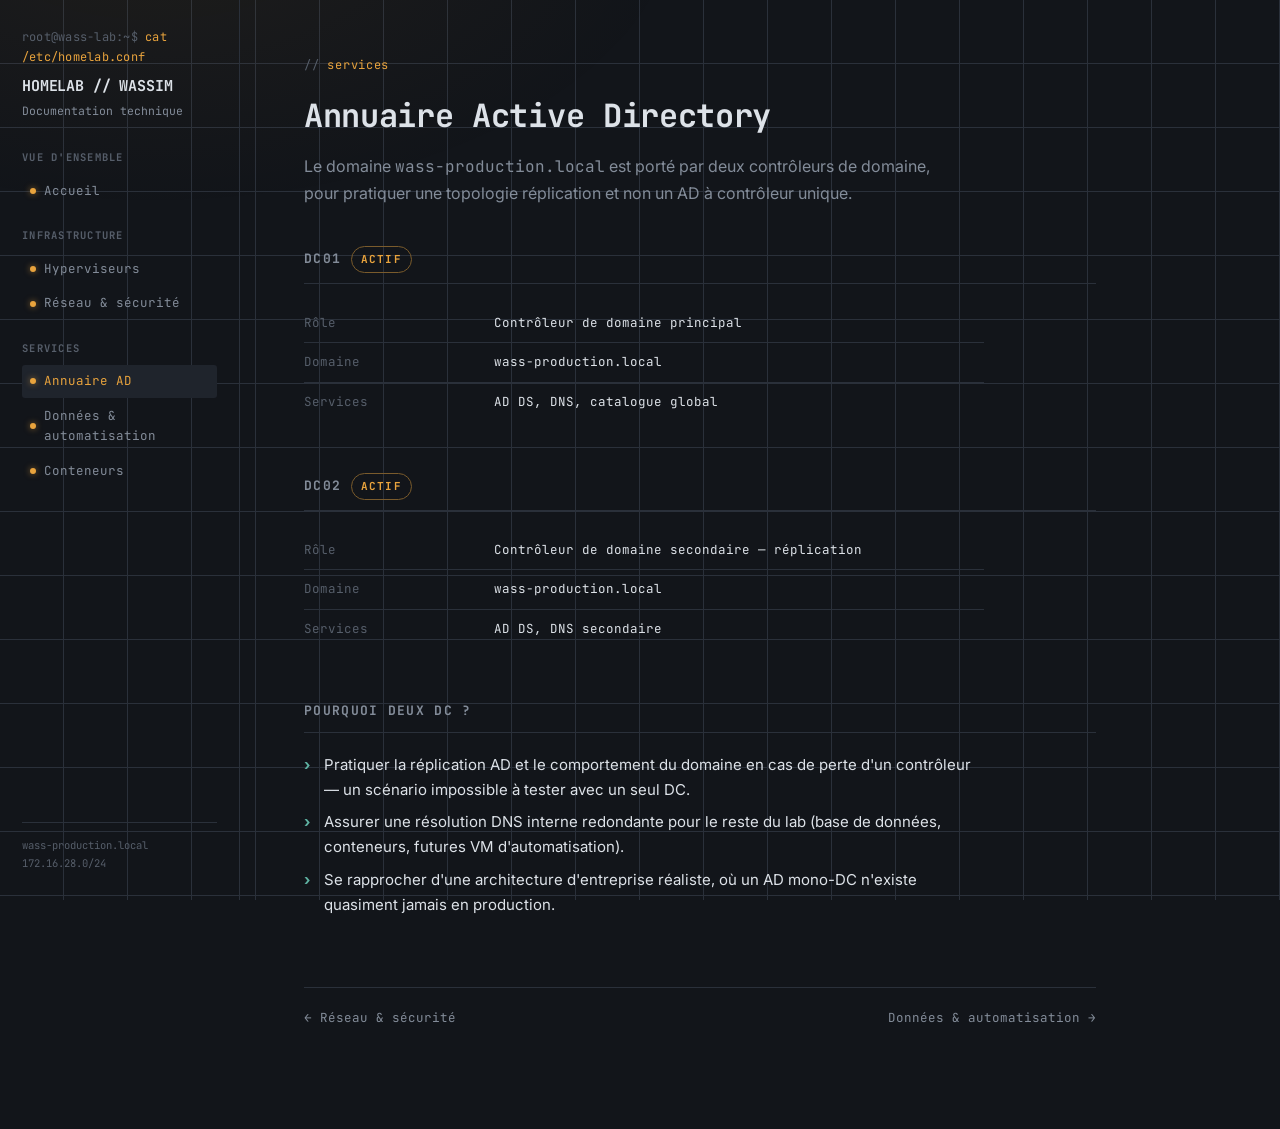
==== annuaire.html @ 3e5ce0c2 "Add files via upload" ====
<!DOCTYPE html>
<html lang="fr">
<head>
<meta charset="UTF-8">
<meta name="viewport" content="width=device-width, initial-scale=1.0">
<title>Annuaire AD — Homelab Wassim</title>
<link rel="stylesheet" href="style.css">
</head>
<body>
<div class="layout">

  <aside class="sidebar">
    <div class="brand">
      <div class="prompt">cat /etc/homelab.conf</div>
      <h1>HOMELAB // WASSIM</h1>
      <div class="sub">Documentation technique</div>
    </div>
    <nav class="nav-groups">
      <div class="nav-group">
        <h2>Vue d'ensemble</h2>
        <ul><li><a href="index.html"><span class="dot up"></span>Accueil</a></li></ul>
      </div>
      <div class="nav-group">
        <h2>Infrastructure</h2>
        <ul>
          <li><a href="infrastructure.html"><span class="dot up"></span>Hyperviseurs</a></li>
          <li><a href="reseau-securite.html"><span class="dot up"></span>Réseau &amp; sécurité</a></li>
        </ul>
      </div>
      <div class="nav-group">
        <h2>Services</h2>
        <ul>
          <li><a href="annuaire.html" class="active"><span class="dot up"></span>Annuaire AD</a></li>
          <li><a href="donnees-automatisation.html"><span class="dot up"></span>Données &amp; automatisation</a></li>
          <li><a href="conteneurs.html"><span class="dot up"></span>Conteneurs</a></li>
        </ul>
      </div>
    </nav>
    <div class="sidebar-foot">wass-production.local<br>172.16.28.0/24</div>
  </aside>

  <main>
    <p class="eyebrow">services</p>
    <h1 class="page-title">Annuaire Active Directory</h1>
    <p class="lede">Le domaine <code>wass-production.local</code> est porté par deux contrôleurs
      de domaine, pour pratiquer une topologie réplication et non un AD à contrôleur unique.</p>

    <h2 class="section">DC01 <span class="badge up">actif</span></h2>
    <table class="spec">
      <tr><th>Rôle</th><td>Contrôleur de domaine principal</td></tr>
      <tr><th>Domaine</th><td>wass-production.local</td></tr>
      <tr><th>Services</th><td>AD DS, DNS, catalogue global</td></tr>
    </table>

    <h2 class="section">DC02 <span class="badge up">actif</span></h2>
    <table class="spec">
      <tr><th>Rôle</th><td>Contrôleur de domaine secondaire — réplication</td></tr>
      <tr><th>Domaine</th><td>wass-production.local</td></tr>
      <tr><th>Services</th><td>AD DS, DNS secondaire</td></tr>
    </table>

    <h2 class="section">Pourquoi deux DC ?</h2>
    <ul class="list-marked">
      <li>Pratiquer la réplication AD et le comportement du domaine en cas de perte d'un
        contrôleur — un scénario impossible à tester avec un seul DC.</li>
      <li>Assurer une résolution DNS interne redondante pour le reste du lab (base de données,
        conteneurs, futures VM d'automatisation).</li>
      <li>Se rapprocher d'une architecture d'entreprise réaliste, où un AD mono-DC n'existe
        quasiment jamais en production.</li>
    </ul>

    <div class="page-nav">
      <a href="reseau-securite.html">← Réseau &amp; sécurité</a>
      <a href="donnees-automatisation.html">Données &amp; automatisation →</a>
    </div>
  </main>
</div>
</body>
</html>
---- style.css ----
/* ==========================================================================
   HOMELAB WASSIM — documentation technique
   Design : console minimaliste. Une seule couleur d'accent active (ambre),
   une couleur de liaison réseau (sarcelle). Rien d'autre ne doit attirer l'œil.
   ========================================================================== */

@import url('https://fonts.googleapis.com/css2?family=JetBrains+Mono:wght@400;500;700&family=Inter:wght@400;500&display=swap');

:root{
  --bg:        #12151a;
  --bg-panel:  #191d24;
  --bg-panel-2:#1f242c;
  --border:    #2a303a;
  --text:      #dde2e8;
  --text-dim:  #838c99;
  --text-faint:#565e6a;
  --accent:    #e8a33d;   /* ambre — statut actif / éléments allumés */
  --accent-dim:#7a5b2c;
  --teal:      #5fb3a3;   /* sarcelle — liaisons réseau / liens */
  --teal-dim:  #365049;

  --mono: 'JetBrains Mono', ui-monospace, 'SF Mono', Consolas, monospace;
  --sans: 'Inter', ui-sans-serif, system-ui, -apple-system, sans-serif;
}

*{ box-sizing:border-box; margin:0; padding:0; }

html{ scroll-behavior:smooth; }

body{
  background:var(--bg);
  color:var(--text);
  font-family:var(--sans);
  font-size:15px;
  line-height:1.65;
  -webkit-font-smoothing:antialiased;
}

/* subtle grid texture on the background, very low contrast */
body{
  background-image:
    linear-gradient(var(--border) 1px, transparent 1px),
    linear-gradient(90deg, var(--border) 1px, transparent 1px);
  background-size:64px 64px;
  background-position:-1px -1px;
  background-attachment:fixed;
  background-color:var(--bg);
}
body::before{
  content:"";
  position:fixed; inset:0;
  background:radial-gradient(ellipse 900px 500px at 12% -10%, rgba(232,163,61,0.06), transparent 60%);
  pointer-events:none;
  z-index:0;
}

a{ color:var(--teal); text-decoration:none; }
a:hover{ text-decoration:underline; }
a:focus-visible, button:focus-visible, [tabindex]:focus-visible{
  outline:2px solid var(--accent);
  outline-offset:3px;
}

code, .mono{ font-family:var(--mono); }

/* ---------------------------------------------------------------------- */
/* layout                                                                  */
/* ---------------------------------------------------------------------- */

.layout{
  position:relative;
  z-index:1;
  display:grid;
  grid-template-columns:240px 1fr;
  min-height:100vh;
}

/* sidebar ---------------------------------------------------------------*/

.sidebar{
  border-right:1px solid var(--border);
  padding:28px 22px;
  position:sticky;
  top:0;
  height:100vh;
  overflow-y:auto;
  display:flex;
  flex-direction:column;
  gap:28px;
}

.brand{
  font-family:var(--mono);
}
.brand .prompt{
  color:var(--accent);
  font-size:12px;
  letter-spacing:0.02em;
}
.brand .prompt::before{ content:"root@wass-lab:~$ "; color:var(--text-faint); }
.brand h1{
  font-size:15px;
  font-weight:700;
  margin-top:6px;
  letter-spacing:-0.01em;
}
.brand .sub{
  color:var(--text-dim);
  font-size:11.5px;
  margin-top:4px;
}

nav.nav-groups{ display:flex; flex-direction:column; gap:20px; }
.nav-group h2{
  font-family:var(--mono);
  font-size:10.5px;
  text-transform:uppercase;
  letter-spacing:0.12em;
  color:var(--text-faint);
  margin-bottom:8px;
}
.nav-group ul{ list-style:none; display:flex; flex-direction:column; gap:2px; }
.nav-group a{
  display:flex;
  align-items:center;
  gap:8px;
  font-family:var(--mono);
  font-size:12.5px;
  color:var(--text-dim);
  padding:6px 8px;
  border-radius:3px;
  text-decoration:none;
  transition:background .12s ease, color .12s ease;
}
.nav-group a:hover{ background:var(--bg-panel-2); color:var(--text); text-decoration:none; }
.nav-group a.active{ background:var(--bg-panel-2); color:var(--accent); }
.dot{
  width:6px; height:6px; border-radius:50%;
  background:var(--text-faint); flex:none;
}
.dot.up{ background:var(--accent); box-shadow:0 0 6px rgba(232,163,61,.6); }
.dot.plan{ background:transparent; border:1px solid var(--text-faint); }

.sidebar-foot{
  margin-top:auto;
  font-family:var(--mono);
  font-size:10.5px;
  color:var(--text-faint);
  border-top:1px solid var(--border);
  padding-top:14px;
}

/* main --------------------------------------------------------------- */

main{ padding:56px 64px 100px; max-width:920px; }

.eyebrow{
  font-family:var(--mono);
  font-size:12px;
  color:var(--accent);
  letter-spacing:0.06em;
  display:flex;
  align-items:center;
  gap:8px;
  margin-bottom:14px;
}
.eyebrow::before{ content:"//"; color:var(--text-faint); }

h1.page-title{
  font-family:var(--mono);
  font-size:32px;
  font-weight:700;
  letter-spacing:-0.01em;
  margin-bottom:10px;
}

.lede{
  color:var(--text-dim);
  font-size:16px;
  max-width:640px;
  margin-bottom:40px;
}

h2.section{
  font-family:var(--mono);
  font-size:13px;
  text-transform:uppercase;
  letter-spacing:0.1em;
  color:var(--text-dim);
  border-bottom:1px solid var(--border);
  padding-bottom:10px;
  margin:52px 0 20px;
}
h2.section:first-of-type{ margin-top:0; }

section p{ margin-bottom:14px; max-width:680px; }
section p.small{ font-size:13px; color:var(--text-dim); }

ul.plain{ list-style:none; }
ul.list-marked{ list-style:none; margin:14px 0; max-width:680px; }
ul.list-marked li{
  position:relative;
  padding-left:20px;
  margin-bottom:8px;
  color:var(--text);
}
ul.list-marked li::before{
  content:"›";
  position:absolute; left:0;
  color:var(--teal);
  font-weight:700;
}

/* status badge --------------------------------------------------------*/
.badge{
  display:inline-flex;
  align-items:center;
  gap:6px;
  font-family:var(--mono);
  font-size:11px;
  padding:3px 9px;
  border-radius:20px;
  border:1px solid var(--border);
  color:var(--text-dim);
}
.badge.up{ color:var(--accent); border-color:var(--accent-dim); }
.badge.plan{ color:var(--teal); border-color:var(--teal-dim); }

/* spec table ------------------------------------------------------------*/
table.spec{
  width:100%;
  border-collapse:collapse;
  font-family:var(--mono);
  font-size:12.5px;
  margin:18px 0 8px;
  max-width:680px;
}
table.spec tr{ border-bottom:1px solid var(--border); }
table.spec tr:last-child{ border-bottom:none; }
table.spec th, table.spec td{
  text-align:left;
  padding:9px 12px 9px 0;
  vertical-align:top;
}
table.spec th{
  color:var(--text-faint);
  font-weight:400;
  width:190px;
  white-space:nowrap;
}
table.spec td{ color:var(--text); }

/* card grid (home) -------------------------------------------------------*/
.grid{
  display:grid;
  grid-template-columns:repeat(auto-fill, minmax(260px,1fr));
  gap:14px;
  margin:20px 0 10px;
}
.card{
  background:var(--bg-panel);
  border:1px solid var(--border);
  border-radius:6px;
  padding:18px 20px;
  transition:border-color .15s ease, transform .15s ease;
  display:block;
}
.card:hover{ border-color:var(--accent-dim); transform:translateY(-1px); text-decoration:none; }
.card .card-head{
  display:flex; justify-content:space-between; align-items:center;
  margin-bottom:8px;
}
.card h3{
  font-family:var(--mono);
  font-size:14px;
  color:var(--text);
}
.card p{
  font-size:12.5px;
  color:var(--text-dim);
  margin:0;
  max-width:none;
}

/* code / config block -----------------------------------------------------*/
pre.snippet{
  background:var(--bg-panel);
  border:1px solid var(--border);
  border-left:2px solid var(--accent-dim);
  border-radius:4px;
  padding:16px 18px;
  overflow-x:auto;
  font-family:var(--mono);
  font-size:12.5px;
  color:var(--text-dim);
  margin:16px 0;
  max-width:680px;
}
pre.snippet .k{ color:var(--teal); }
pre.snippet .v{ color:var(--accent); }

/* footer nav (prev/next) ------------------------------------------------*/
.page-nav{
  display:flex; justify-content:space-between;
  margin-top:70px; padding-top:20px;
  border-top:1px solid var(--border);
  font-family:var(--mono); font-size:12.5px;
}
.page-nav a{ color:var(--text-dim); }
.page-nav a:hover{ color:var(--accent); }

/* ---------------------------------------------------------------------- */
/* diagram (home)                                                         */
/* ---------------------------------------------------------------------- */
.diagram-wrap{
  background:var(--bg-panel);
  border:1px solid var(--border);
  border-radius:8px;
  padding:20px;
  margin:24px 0 10px;
  overflow-x:auto;
}
.diagram-wrap svg{ display:block; min-width:760px; width:100%; height:auto; }

.node-box{ fill:var(--bg-panel-2); stroke:var(--border); stroke-width:1; }
.node-box.accent{ stroke:var(--accent-dim); }
.node-box.plan{ stroke-dasharray:3 3; stroke:var(--teal-dim); }
.node-label{ font-family:var(--mono); font-size:11px; fill:var(--text); }
.node-sub{ font-family:var(--mono); font-size:9px; fill:var(--text-faint); }
.link-line{ stroke:var(--border); stroke-width:1.4; fill:none; }
.link-line.teal{ stroke:var(--teal-dim); }
.status-pulse{
  animation:pulse 2.4s ease-in-out infinite;
}
@keyframes pulse{
  0%,100%{ opacity:1; }
  50%{ opacity:.35; }
}

@media (prefers-reduced-motion: reduce){
  .status-pulse{ animation:none; }
  html{ scroll-behavior:auto; }
}

/* ---------------------------------------------------------------------- */
/* responsive                                                              */
/* ---------------------------------------------------------------------- */
@media (max-width: 860px){
  .layout{ grid-template-columns:1fr; }
  .sidebar{ position:relative; height:auto; border-right:none; border-bottom:1px solid var(--border); }
  main{ padding:40px 24px 80px; }
}
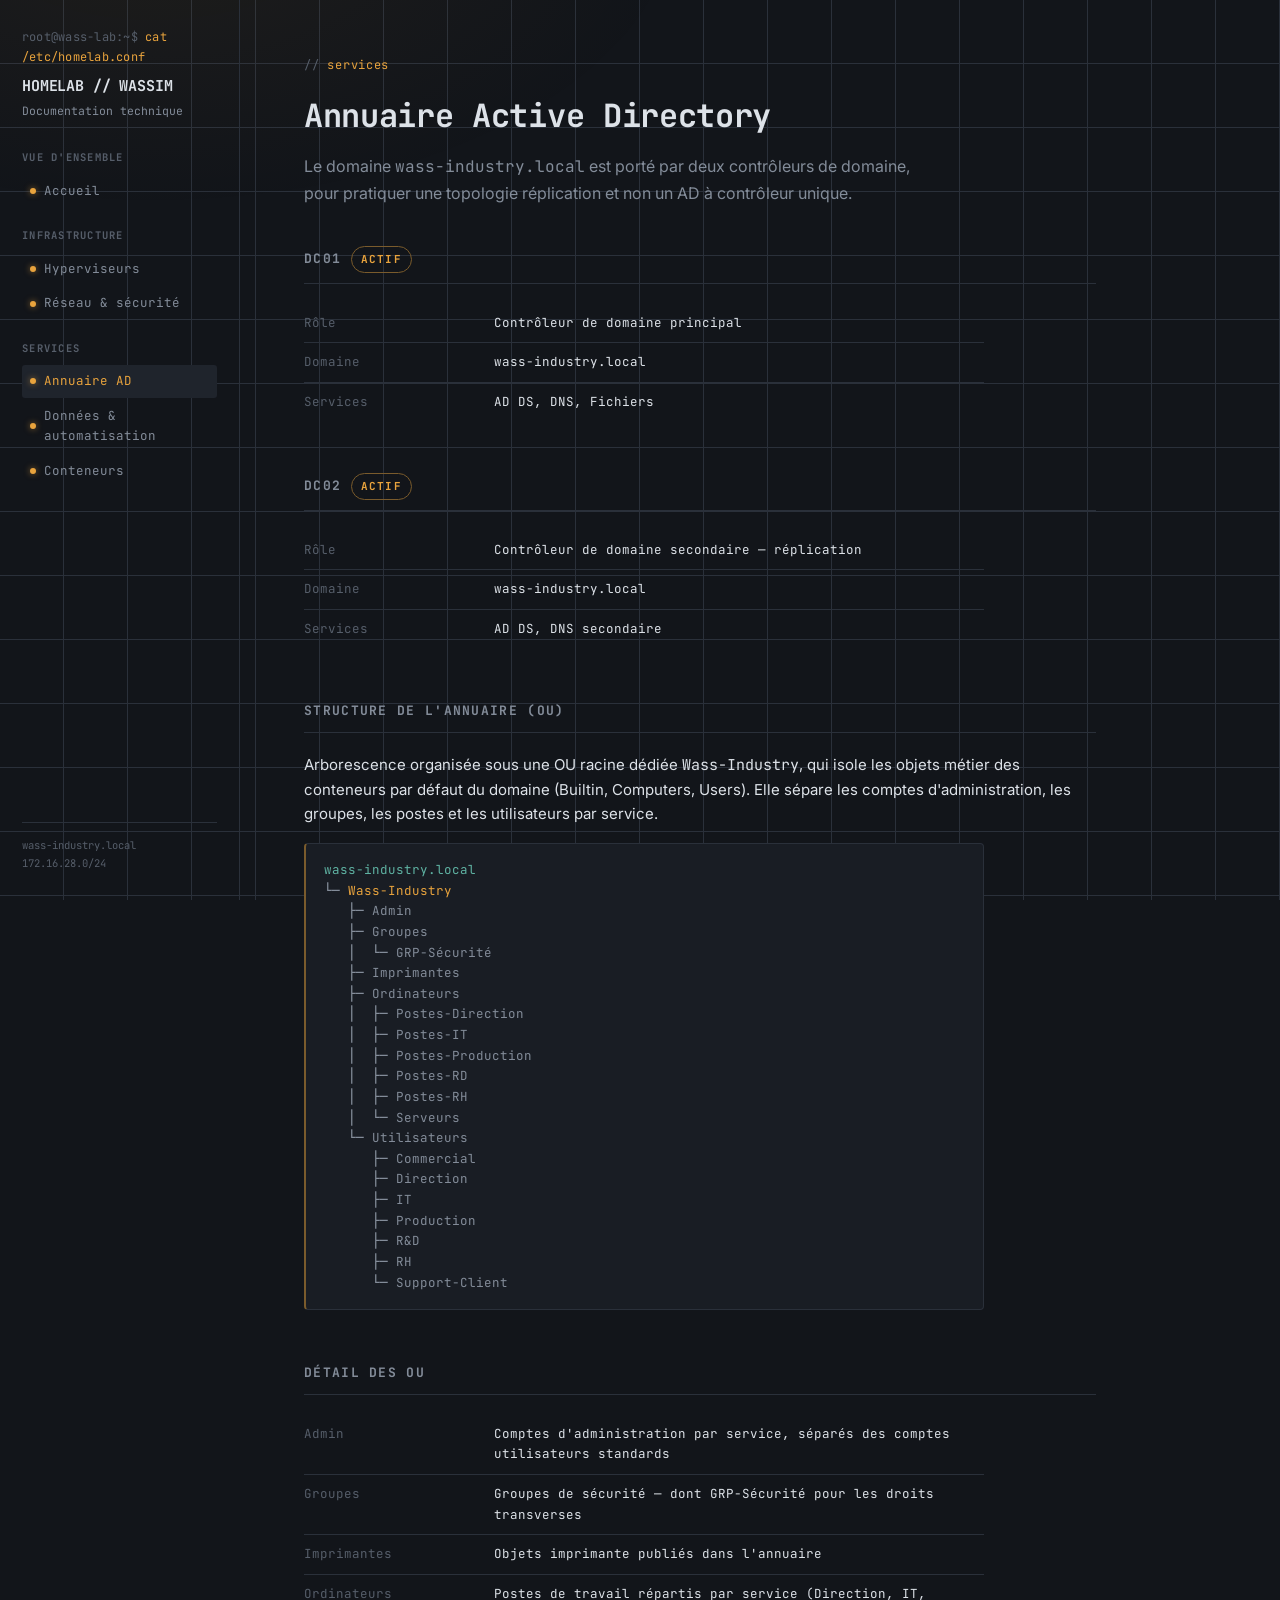
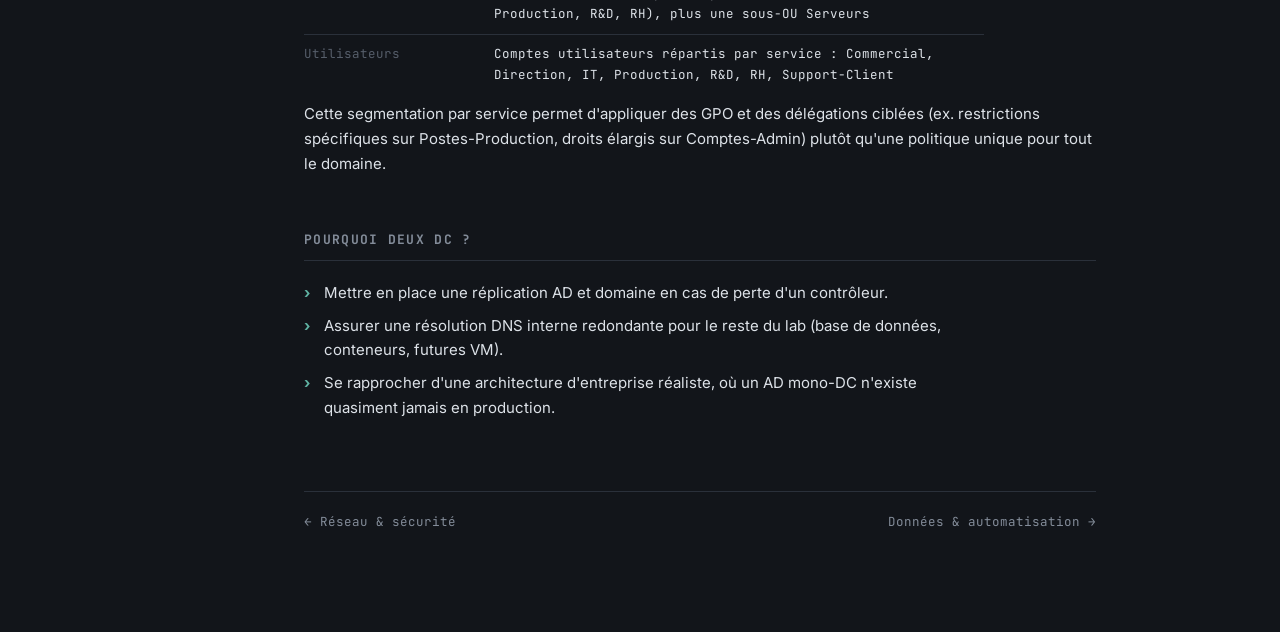
==== commit 02edeefb: "Add files via upload" ====
--- a/annuaire.html
+++ b/annuaire.html
@@ -36,35 +36,73 @@
         </ul>
       </div>
     </nav>
-    <div class="sidebar-foot">wass-production.local<br>172.16.28.0/24</div>
+    <div class="sidebar-foot">wass-industry.local<br>172.16.28.0/24</div>
   </aside>
 
   <main>
     <p class="eyebrow">services</p>
     <h1 class="page-title">Annuaire Active Directory</h1>
-    <p class="lede">Le domaine <code>wass-production.local</code> est porté par deux contrôleurs
+    <p class="lede">Le domaine <code>wass-industry.local</code> est porté par deux contrôleurs
       de domaine, pour pratiquer une topologie réplication et non un AD à contrôleur unique.</p>
 
     <h2 class="section">DC01 <span class="badge up">actif</span></h2>
     <table class="spec">
       <tr><th>Rôle</th><td>Contrôleur de domaine principal</td></tr>
-      <tr><th>Domaine</th><td>wass-production.local</td></tr>
-      <tr><th>Services</th><td>AD DS, DNS, catalogue global</td></tr>
+      <tr><th>Domaine</th><td>wass-industry.local</td></tr>
+      <tr><th>Services</th><td>AD DS, DNS, Fichiers</td></tr>
     </table>
 
     <h2 class="section">DC02 <span class="badge up">actif</span></h2>
     <table class="spec">
       <tr><th>Rôle</th><td>Contrôleur de domaine secondaire — réplication</td></tr>
-      <tr><th>Domaine</th><td>wass-production.local</td></tr>
+      <tr><th>Domaine</th><td>wass-industry.local</td></tr>
       <tr><th>Services</th><td>AD DS, DNS secondaire</td></tr>
     </table>
 
+    <h2 class="section">Structure de l'annuaire (OU)</h2>
+    <p>Arborescence organisée sous une OU racine dédiée <code>Wass-Industry</code>, qui isole les
+      objets métier des conteneurs par défaut du domaine (Builtin, Computers, Users). Elle sépare
+      les comptes d'administration, les groupes, les postes et les utilisateurs par service.</p>
+    <pre class="snippet"><span class="k">wass-industry.local</span>
+└─ <span class="v">Wass-Industry</span>
+   ├─ Admin
+   ├─ Groupes
+   │  └─ GRP-Sécurité
+   ├─ Imprimantes
+   ├─ Ordinateurs
+   │  ├─ Postes-Direction
+   │  ├─ Postes-IT
+   │  ├─ Postes-Production
+   │  ├─ Postes-RD
+   │  ├─ Postes-RH
+   │  └─ Serveurs
+   └─ Utilisateurs
+      ├─ Commercial
+      ├─ Direction
+      ├─ IT
+      ├─ Production
+      ├─ R&amp;D
+      ├─ RH
+      └─ Support-Client</pre>
+
+    <h2 class="section">Détail des OU</h2>
+    <table class="spec">
+      <tr><th>Admin</th><td>Comptes d'administration par service, séparés des comptes utilisateurs standards</td></tr>
+      <tr><th>Groupes</th><td>Groupes de sécurité — dont GRP-Sécurité pour les droits transverses</td></tr>
+      <tr><th>Imprimantes</th><td>Objets imprimante publiés dans l'annuaire</td></tr>
+      <tr><th>Ordinateurs</th><td>Postes de travail répartis par service (Direction, IT, Production, R&amp;D, RH), plus une sous-OU Serveurs</td></tr>
+      <tr><th>Utilisateurs</th><td>Comptes utilisateurs répartis par service : Commercial, Direction, IT, Production, R&amp;D, RH, Support-Client</td></tr>
+    </table>
+    <p class="small">Cette segmentation par service permet d'appliquer des GPO et des délégations
+      ciblées (ex. restrictions spécifiques sur Postes-Production, droits élargis sur Comptes-Admin)
+      plutôt qu'une politique unique pour tout le domaine.</p>
+
     <h2 class="section">Pourquoi deux DC ?</h2>
     <ul class="list-marked">
-      <li>Pratiquer la réplication AD et le comportement du domaine en cas de perte d'un
-        contrôleur — un scénario impossible à tester avec un seul DC.</li>
+      <li>Mettre en place une réplication AD et domaine en cas de perte d'un
+        contrôleur.</li>
       <li>Assurer une résolution DNS interne redondante pour le reste du lab (base de données,
-        conteneurs, futures VM d'automatisation).</li>
+        conteneurs, futures VM).</li>
       <li>Se rapprocher d'une architecture d'entreprise réaliste, où un AD mono-DC n'existe
         quasiment jamais en production.</li>
     </ul>
@@ -76,4 +114,4 @@
   </main>
 </div>
 </body>
-</html>
+</html>
